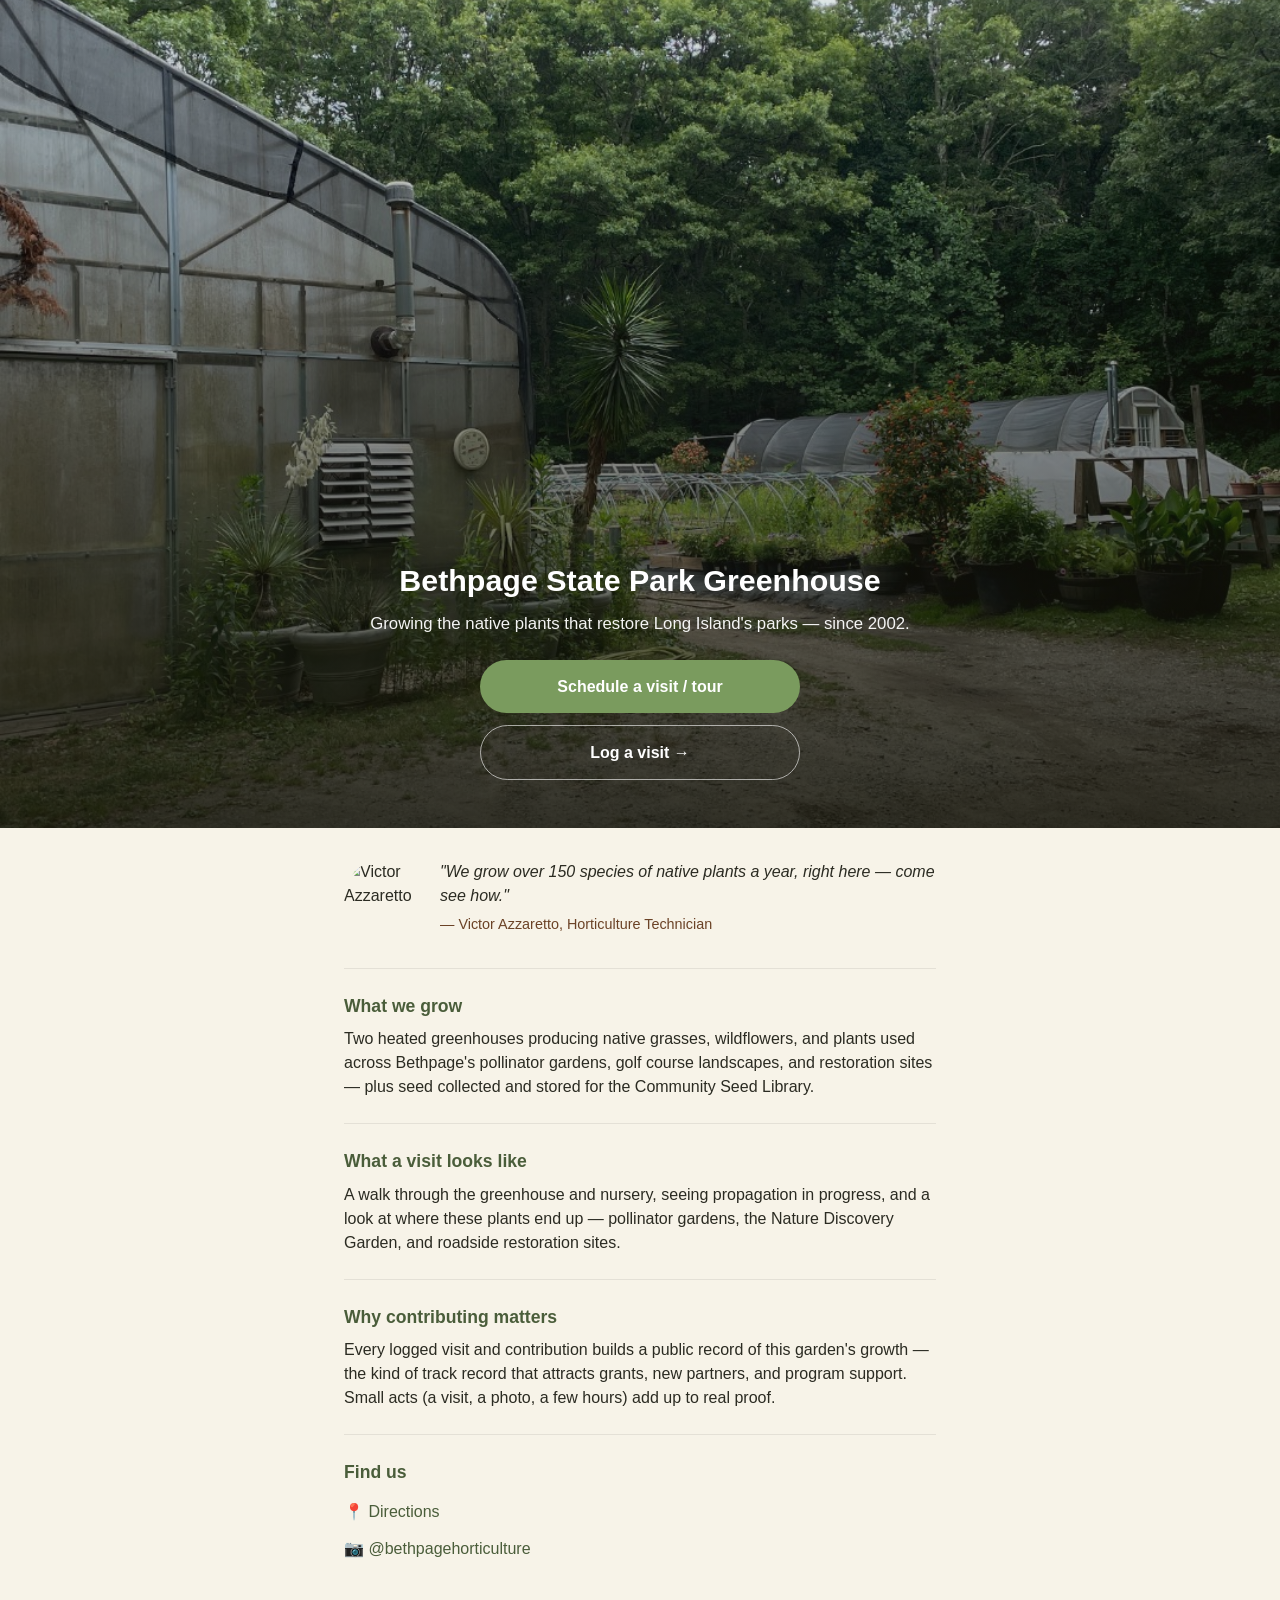
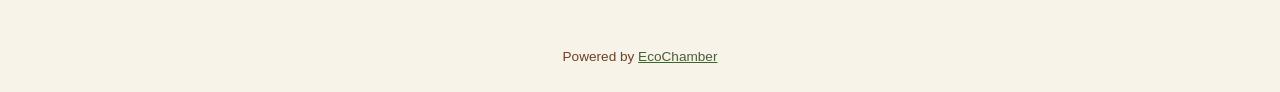
==== index.html @ e1e1657b "Add Bethpage Greenhouse EcoChamber landing page" ====
<!DOCTYPE html>
<html lang="en">
<head>
<meta charset="UTF-8">
<meta name="viewport" content="width=device-width, initial-scale=1.0">
<!-- SWAP: page title -->
<title>Bethpage State Park Greenhouse · EcoChamber</title>
<meta name="description" content="Schedule a visit, learn about native plant propagation, and support the Bethpage State Park Greenhouse.">
<link rel="stylesheet" href="style.css">
</head>
<body>

<header class="hero">
  <!-- SWAP: hero photo -->
  <img src="assets/hero.jpg" alt="Bethpage State Park Greenhouse and nursery" class="hero-img">
  <div class="hero-overlay">
    <!-- SWAP: garden name -->
    <h1>Bethpage State Park Greenhouse</h1>
    <!-- SWAP: one-line description -->
    <p class="tagline">Growing the native plants that restore Long Island's parks — since 2002.</p>
    <div class="cta-group">
      <!-- SWAP: primary CTA mailto -->
      <a class="cta-primary" href="mailto:Victor.Azzaretto@parks.ny.gov?subject=Schedule%20a%20visit%20-%20Bethpage%20Greenhouse">Schedule a visit / tour</a>
      <!-- SWAP: secondary CTA chamber link -->
      <a class="cta-secondary" href="https://ecochamber.xyz/chambers/greenhouse" target="_blank" rel="noopener">Log a visit →</a>
    </div>
  </div>
</header>

<section class="trust">
  <!-- SWAP: chair photo -->
  <img src="assets/chair.jpg" alt="Victor Azzaretto" class="chair-photo">
  <blockquote>
    <!-- SWAP: chair quote -->
    <p>"We grow over 150 species of native plants a year, right here — come see how."</p>
    <!-- SWAP: chair name + title -->
    <footer>— Victor Azzaretto, Horticulture Technician</footer>
  </blockquote>
</section>

<main class="details">
  <section>
    <!-- SWAP: about heading + copy -->
    <h2>What we grow</h2>
    <p>Two heated greenhouses producing native grasses, wildflowers, and plants used across Bethpage's pollinator gardens, golf course landscapes, and restoration sites — plus seed collected and stored for the Community Seed Library.</p>
  </section>

  <section>
    <h2>What a visit looks like</h2>
    <p>A walk through the greenhouse and nursery, seeing propagation in progress, and a look at where these plants end up — pollinator gardens, the Nature Discovery Garden, and roadside restoration sites.</p>
  </section>

  <section>
    <h2>Why contributing matters</h2>
    <p>Every logged visit and contribution builds a public record of this garden's growth — the kind of track record that attracts grants, new partners, and program support. Small acts (a visit, a photo, a few hours) add up to real proof.</p>
  </section>

  <section class="channels">
    <h2>Find us</h2>
    <ul>
      <!-- SWAP: map link -->
      <li><a href="https://maps.app.goo.gl/NM83PH5shoxBUPcf9" target="_blank" rel="noopener">📍 Directions</a></li>
      <!-- SWAP: instagram handle -->
      <li><a href="https://www.instagram.com/bethpagehorticulture" target="_blank" rel="noopener">📷 @bethpagehorticulture</a></li>
      <!-- SWAP: shared photo album link (TBD) -->
      <!-- <li><a href="#" target="_blank" rel="noopener">🖼️ Photo album</a></li> -->
    </ul>
  </section>
</main>

<footer class="site-footer">
  <p>Powered by <a href="https://ecochamber.xyz" target="_blank" rel="noopener">EcoChamber</a></p>
</footer>

</body>
</html>
---- style.css ----
:root {
  --moss: #4a5d3a;
  --bark: #6b4226;
  --cream: #f7f3e8;
  --leaf: #7a9b5e;
  --ink: #2b2b22;
}

* { box-sizing: border-box; margin: 0; padding: 0; }

body {
  font-family: -apple-system, BlinkMacSystemFont, "Segoe UI", sans-serif;
  background: var(--cream);
  color: var(--ink);
  line-height: 1.5;
}

a { color: var(--moss); }

.hero {
  position: relative;
  min-height: 92vh;
  display: flex;
  align-items: flex-end;
}

.hero-img {
  position: absolute;
  inset: 0;
  width: 100%;
  height: 100%;
  object-fit: cover;
  z-index: 0;
}

.hero::after {
  content: "";
  position: absolute;
  inset: 0;
  background: linear-gradient(to top, rgba(20,20,10,0.85), rgba(20,20,10,0.1));
  z-index: 1;
}

.hero-overlay {
  position: relative;
  z-index: 2;
  color: #fff;
  padding: 2rem 1.5rem 3rem;
  width: 100%;
  max-width: 640px;
  margin: 0 auto;
  text-align: center;
}

.hero-overlay h1 {
  font-size: 1.9rem;
  margin-bottom: 0.5rem;
}

.tagline {
  font-size: 1.05rem;
  opacity: 0.95;
  margin-bottom: 1.5rem;
}

.cta-group {
  display: flex;
  flex-direction: column;
  gap: 0.75rem;
  align-items: center;
}

.cta-primary, .cta-secondary {
  display: inline-block;
  padding: 0.9rem 1.75rem;
  border-radius: 999px;
  text-decoration: none;
  font-weight: 600;
  width: 100%;
  max-width: 320px;
  text-align: center;
}

.cta-primary {
  background: var(--leaf);
  color: #fff;
}

.cta-secondary {
  background: transparent;
  color: #fff;
  border: 1px solid rgba(255,255,255,0.6);
}

.trust {
  max-width: 640px;
  margin: 0 auto;
  padding: 2rem 1.5rem;
  display: flex;
  align-items: center;
  gap: 1.25rem;
}

.chair-photo {
  width: 76px;
  height: 76px;
  border-radius: 50%;
  object-fit: cover;
  flex-shrink: 0;
}

.trust blockquote p {
  font-style: italic;
  margin-bottom: 0.35rem;
}

.trust blockquote footer {
  font-size: 0.9rem;
  color: var(--bark);
}

.details {
  max-width: 640px;
  margin: 0 auto;
  padding: 0 1.5rem 2rem;
}

.details section {
  padding: 1.5rem 0;
  border-top: 1px solid rgba(0,0,0,0.08);
}

.details h2 {
  font-size: 1.1rem;
  color: var(--moss);
  margin-bottom: 0.5rem;
}

.channels ul {
  list-style: none;
}

.channels li {
  padding: 0.4rem 0;
}

.channels a {
  text-decoration: none;
  font-weight: 500;
}

.site-footer {
  text-align: center;
  padding: 1.5rem;
  font-size: 0.85rem;
  color: var(--bark);
}
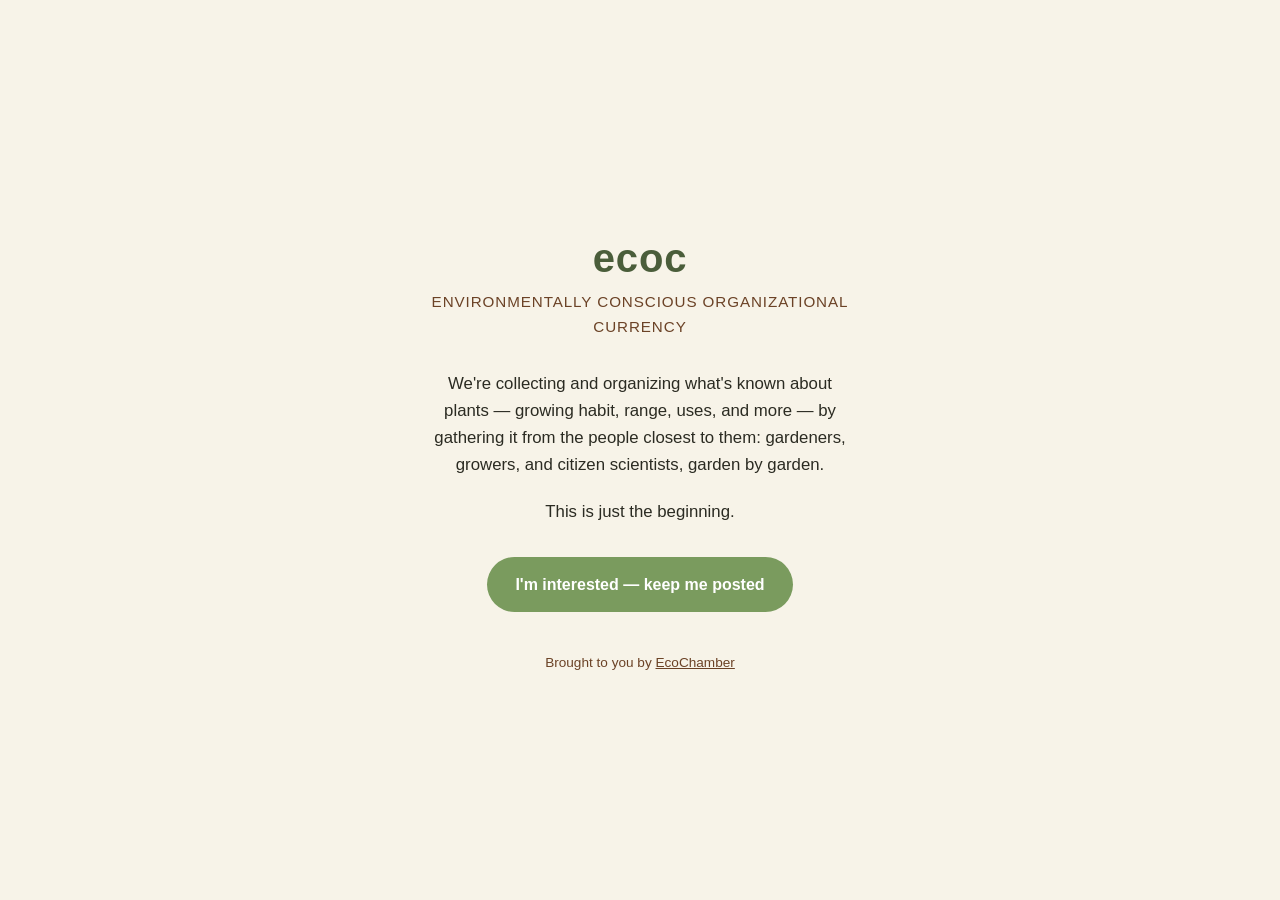
==== commit dba19145: "Add ECOC homepage; move Bethpage Greenhouse chamber page to its own subfolder" ====
--- a/index.html
+++ b/index.html
@@ -3,74 +3,30 @@
 <head>
 <meta charset="UTF-8">
 <meta name="viewport" content="width=device-width, initial-scale=1.0">
-<!-- SWAP: page title -->
-<title>Bethpage State Park Greenhouse · EcoChamber</title>
-<meta name="description" content="Schedule a visit, learn about native plant propagation, and support the Bethpage State Park Greenhouse.">
+<title>ECOC — Environmentally Conscious Organizational Currency</title>
+<meta name="description" content="ECOC is building a citizen-science record of plant knowledge — growing habit, range, uses — starting with the gardens that grow them.">
 <link rel="stylesheet" href="style.css">
 </head>
 <body>
 
-<header class="hero">
-  <!-- SWAP: hero photo -->
-  <img src="assets/hero.jpg" alt="Bethpage State Park Greenhouse and nursery" class="hero-img">
-  <div class="hero-overlay">
-    <!-- SWAP: garden name -->
-    <h1>Bethpage State Park Greenhouse</h1>
-    <!-- SWAP: one-line description -->
-    <p class="tagline">Growing the native plants that restore Long Island's parks — since 2002.</p>
-    <div class="cta-group">
-      <!-- SWAP: primary CTA mailto -->
-      <a class="cta-primary" href="mailto:Victor.Azzaretto@parks.ny.gov?subject=Schedule%20a%20visit%20-%20Bethpage%20Greenhouse">Schedule a visit / tour</a>
-      <!-- SWAP: secondary CTA chamber link -->
-      <a class="cta-secondary" href="https://ecochamber.xyz/chambers/greenhouse" target="_blank" rel="noopener">Log a visit →</a>
-    </div>
-  </div>
-</header>
+<main class="wrap">
+  <h1>ecoc</h1>
+  <p class="expand">Environmentally Conscious Organizational Currency</p>
 
-<section class="trust">
-  <!-- SWAP: chair photo -->
-  <img src="assets/chair.jpg" alt="Victor Azzaretto" class="chair-photo">
-  <blockquote>
-    <!-- SWAP: chair quote -->
-    <p>"We grow over 150 species of native plants a year, right here — come see how."</p>
-    <!-- SWAP: chair name + title -->
-    <footer>— Victor Azzaretto, Horticulture Technician</footer>
-  </blockquote>
-</section>
+  <p class="lede">
+    We're collecting and organizing what's known about plants — growing habit, range,
+    uses, and more — by gathering it from the people closest to them: gardeners,
+    growers, and citizen scientists, garden by garden.
+  </p>
 
-<main class="details">
-  <section>
-    <!-- SWAP: about heading + copy -->
-    <h2>What we grow</h2>
-    <p>Two heated greenhouses producing native grasses, wildflowers, and plants used across Bethpage's pollinator gardens, golf course landscapes, and restoration sites — plus seed collected and stored for the Community Seed Library.</p>
-  </section>
+  <p class="lede">
+    This is just the beginning.
+  </p>
 
-  <section>
-    <h2>What a visit looks like</h2>
-    <p>A walk through the greenhouse and nursery, seeing propagation in progress, and a look at where these plants end up — pollinator gardens, the Nature Discovery Garden, and roadside restoration sites.</p>
-  </section>
+  <a class="cta" href="mailto:ecochamberdao@gmail.com?subject=Interested%20in%20ECOC">I'm interested — keep me posted</a>
 
-  <section>
-    <h2>Why contributing matters</h2>
-    <p>Every logged visit and contribution builds a public record of this garden's growth — the kind of track record that attracts grants, new partners, and program support. Small acts (a visit, a photo, a few hours) add up to real proof.</p>
-  </section>
-
-  <section class="channels">
-    <h2>Find us</h2>
-    <ul>
-      <!-- SWAP: map link -->
-      <li><a href="https://maps.app.goo.gl/NM83PH5shoxBUPcf9" target="_blank" rel="noopener">📍 Directions</a></li>
-      <!-- SWAP: instagram handle -->
-      <li><a href="https://www.instagram.com/bethpagehorticulture" target="_blank" rel="noopener">📷 @bethpagehorticulture</a></li>
-      <!-- SWAP: shared photo album link (TBD) -->
-      <!-- <li><a href="#" target="_blank" rel="noopener">🖼️ Photo album</a></li> -->
-    </ul>
-  </section>
+  <p class="footer">Brought to you by <a href="https://ecochamber.xyz" target="_blank" rel="noopener">EcoChamber</a></p>
 </main>
-
-<footer class="site-footer">
-  <p>Powered by <a href="https://ecochamber.xyz" target="_blank" rel="noopener">EcoChamber</a></p>
-</footer>
 
 </body>
 </html>
--- a/style.css
+++ b/style.css
@@ -12,146 +12,55 @@
   font-family: -apple-system, BlinkMacSystemFont, "Segoe UI", sans-serif;
   background: var(--cream);
   color: var(--ink);
-  line-height: 1.5;
+  line-height: 1.6;
+  min-height: 100vh;
+  display: flex;
+  align-items: center;
+  justify-content: center;
 }
 
-a { color: var(--moss); }
-
-.hero {
-  position: relative;
-  min-height: 92vh;
-  display: flex;
-  align-items: flex-end;
-}
-
-.hero-img {
-  position: absolute;
-  inset: 0;
-  width: 100%;
-  height: 100%;
-  object-fit: cover;
-  z-index: 0;
-}
-
-.hero::after {
-  content: "";
-  position: absolute;
-  inset: 0;
-  background: linear-gradient(to top, rgba(20,20,10,0.85), rgba(20,20,10,0.1));
-  z-index: 1;
-}
-
-.hero-overlay {
-  position: relative;
-  z-index: 2;
-  color: #fff;
-  padding: 2rem 1.5rem 3rem;
-  width: 100%;
-  max-width: 640px;
-  margin: 0 auto;
+.wrap {
+  max-width: 480px;
+  padding: 2.5rem 1.5rem;
   text-align: center;
 }
 
-.hero-overlay h1 {
-  font-size: 1.9rem;
-  margin-bottom: 0.5rem;
+h1 {
+  font-size: 2.5rem;
+  color: var(--moss);
+  letter-spacing: 0.02em;
 }
 
-.tagline {
-  font-size: 1.05rem;
-  opacity: 0.95;
-  margin-bottom: 1.5rem;
+.expand {
+  font-size: 0.95rem;
+  color: var(--bark);
+  text-transform: uppercase;
+  letter-spacing: 0.06em;
+  margin-bottom: 2rem;
 }
 
-.cta-group {
-  display: flex;
-  flex-direction: column;
-  gap: 0.75rem;
-  align-items: center;
+.lede {
+  font-size: 1.05rem;
+  margin-bottom: 1.25rem;
 }
 
-.cta-primary, .cta-secondary {
+.cta {
   display: inline-block;
+  margin-top: 0.75rem;
   padding: 0.9rem 1.75rem;
   border-radius: 999px;
+  background: var(--leaf);
+  color: #fff;
   text-decoration: none;
   font-weight: 600;
-  width: 100%;
-  max-width: 320px;
-  text-align: center;
 }
 
-.cta-primary {
-  background: var(--leaf);
-  color: #fff;
-}
-
-.cta-secondary {
-  background: transparent;
-  color: #fff;
-  border: 1px solid rgba(255,255,255,0.6);
-}
-
-.trust {
-  max-width: 640px;
-  margin: 0 auto;
-  padding: 2rem 1.5rem;
-  display: flex;
-  align-items: center;
-  gap: 1.25rem;
-}
-
-.chair-photo {
-  width: 76px;
-  height: 76px;
-  border-radius: 50%;
-  object-fit: cover;
-  flex-shrink: 0;
-}
-
-.trust blockquote p {
-  font-style: italic;
-  margin-bottom: 0.35rem;
-}
-
-.trust blockquote footer {
-  font-size: 0.9rem;
+.footer {
+  margin-top: 2.5rem;
+  font-size: 0.85rem;
   color: var(--bark);
 }
 
-.details {
-  max-width: 640px;
-  margin: 0 auto;
-  padding: 0 1.5rem 2rem;
-}
-
-.details section {
-  padding: 1.5rem 0;
-  border-top: 1px solid rgba(0,0,0,0.08);
-}
-
-.details h2 {
-  font-size: 1.1rem;
-  color: var(--moss);
-  margin-bottom: 0.5rem;
-}
-
-.channels ul {
-  list-style: none;
-}
-
-.channels li {
-  padding: 0.4rem 0;
-}
-
-.channels a {
-  text-decoration: none;
-  font-weight: 500;
-}
-
-.site-footer {
-  text-align: center;
-  padding: 1.5rem;
-  font-size: 0.85rem;
+.footer a {
   color: var(--bark);
 }
